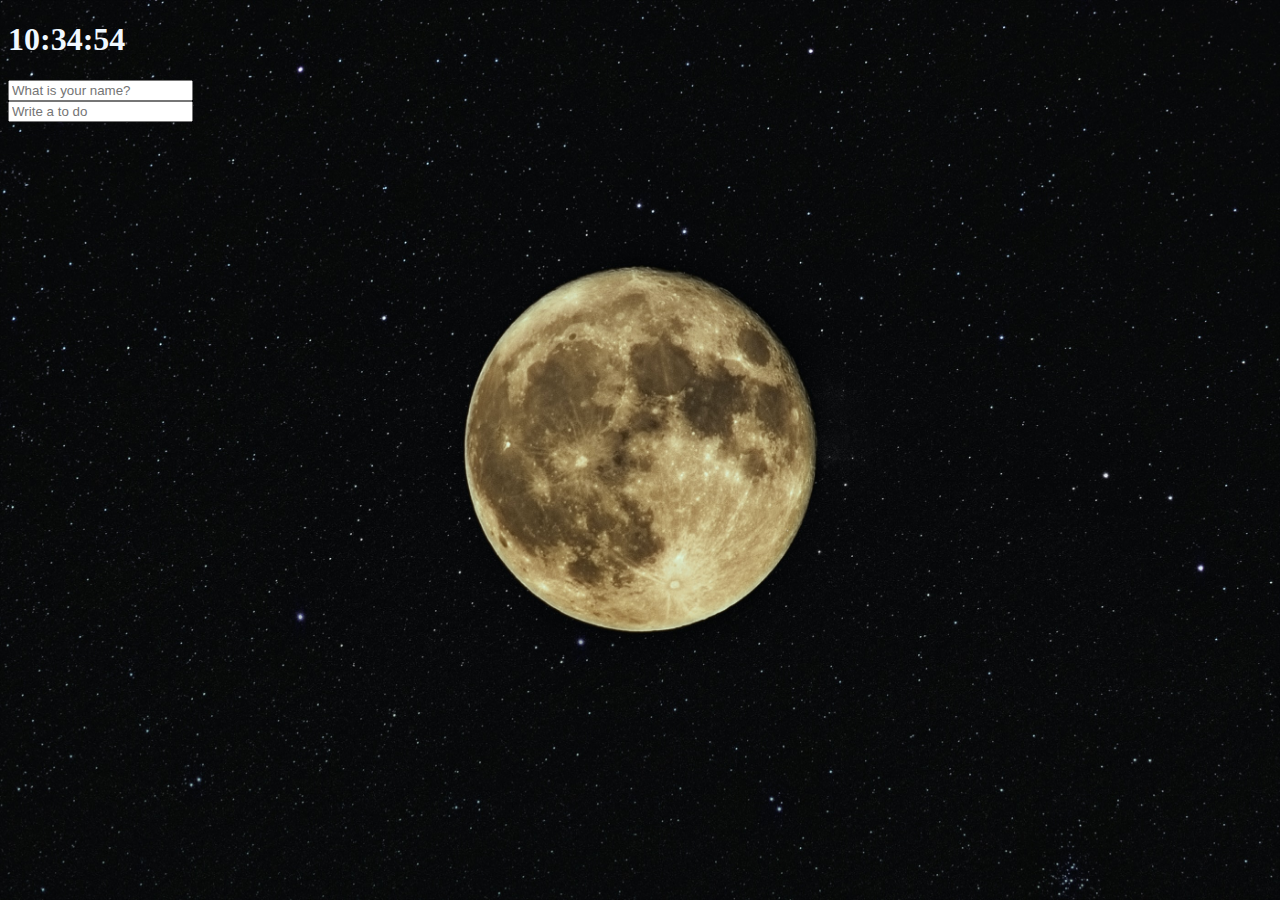
==== index.html @ bc392be0 "#1 almost-clear" ====
<!DOCTYPE html>
<html>
<head>
  <title>Something</title>
  <meta charset = "utf-8"/>
  <link rel="stylesheet" href="index.css"/>
</head>

<body>
  <div class="js-clock">
      <h1>00:00</h1>
  </div>

  <form class="js-form form">
    <input type="text" placeholder="What is your name?"/>
  </form>
  
  <h4 class="js-greetings greetings"></h4>

  <form class="js-toDoForm">
    <input type="text" placeholder="Write a to do"/>
  </form>

  <ul class="js-toDoList"></ul>

  <script src="clock.js"></script>
  <script src="greetings.js"></script>
  <script src="todo.js"></script>
  <script src="bg.js"></script>
  <script src="weather.js"></script>



</body>
</html>
---- index.css ----
.body {
  background-color: #778beb;
}

.form,
.greetings {
  display: none;
}

.showing {
  display: block;
}

.js-clock {
  color: aliceblue;
}

.js-greetings {
  color: aliceblue;
}

@keyframes fadeIn {
  from {
    opacity: 0;
  }
  to {
    opacity: 1;
  }
}

.bgImage {
  position: absolute;
  top: 0;
  left: 0;
  width: 100%;
  height: 100%;
  z-index: -1;
  animation: fadeIn 0.5s linear;
}
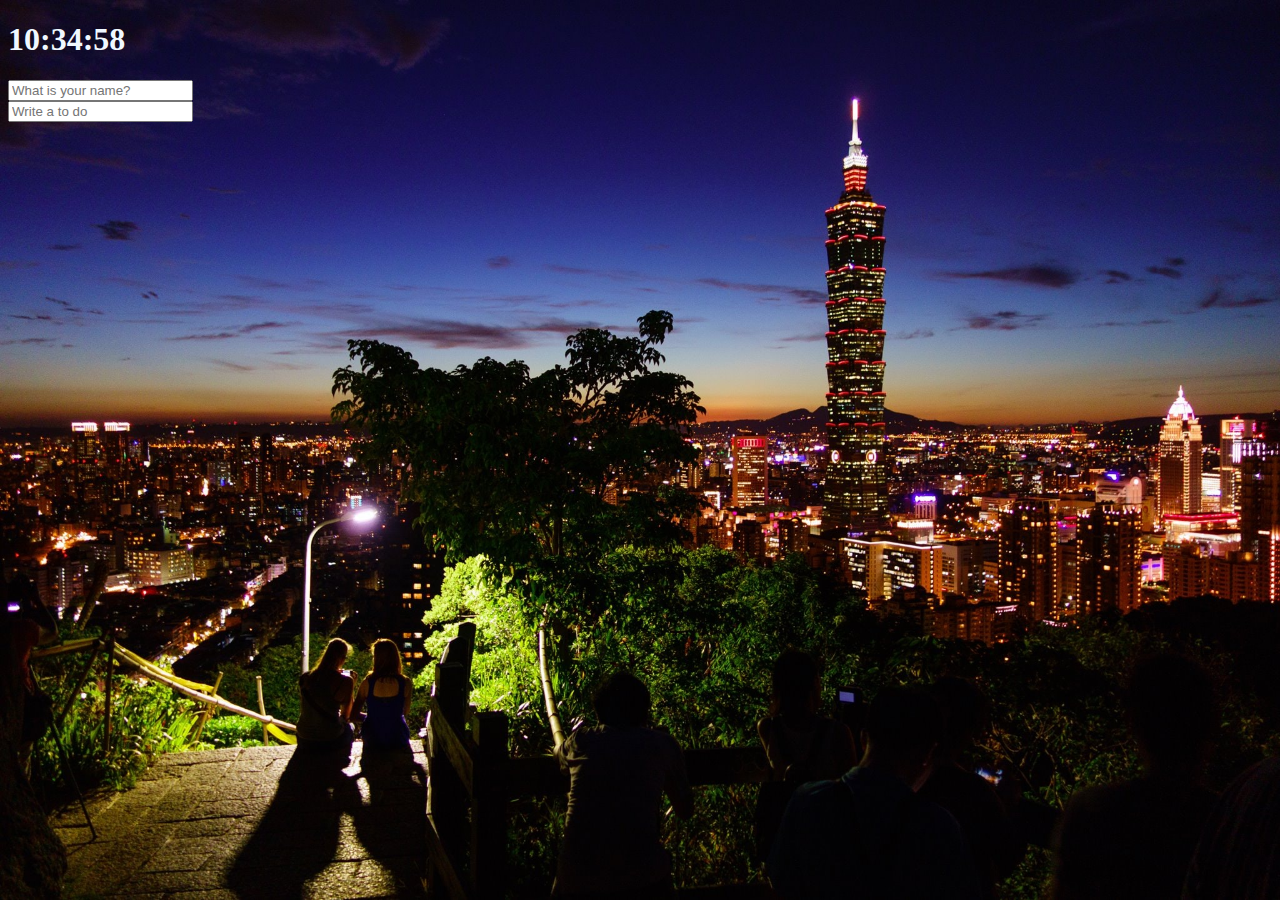
==== commit 71f3f00b: "# done" ====
--- a/index.html
+++ b/index.html
@@ -23,6 +23,7 @@
 
   <ul class="js-toDoList"></ul>
 
+  <spanc class="js-weather"></spanc>
   <script src="clock.js"></script>
   <script src="greetings.js"></script>
   <script src="todo.js"></script>
--- a/index.css
+++ b/index.css
@@ -19,6 +19,14 @@
   color: aliceblue;
 }
 
+.js-weather {
+  color: aliceblue;
+}
+
+.js-toDoList {
+  color: aliceblue;
+}
+
 @keyframes fadeIn {
   from {
     opacity: 0;
